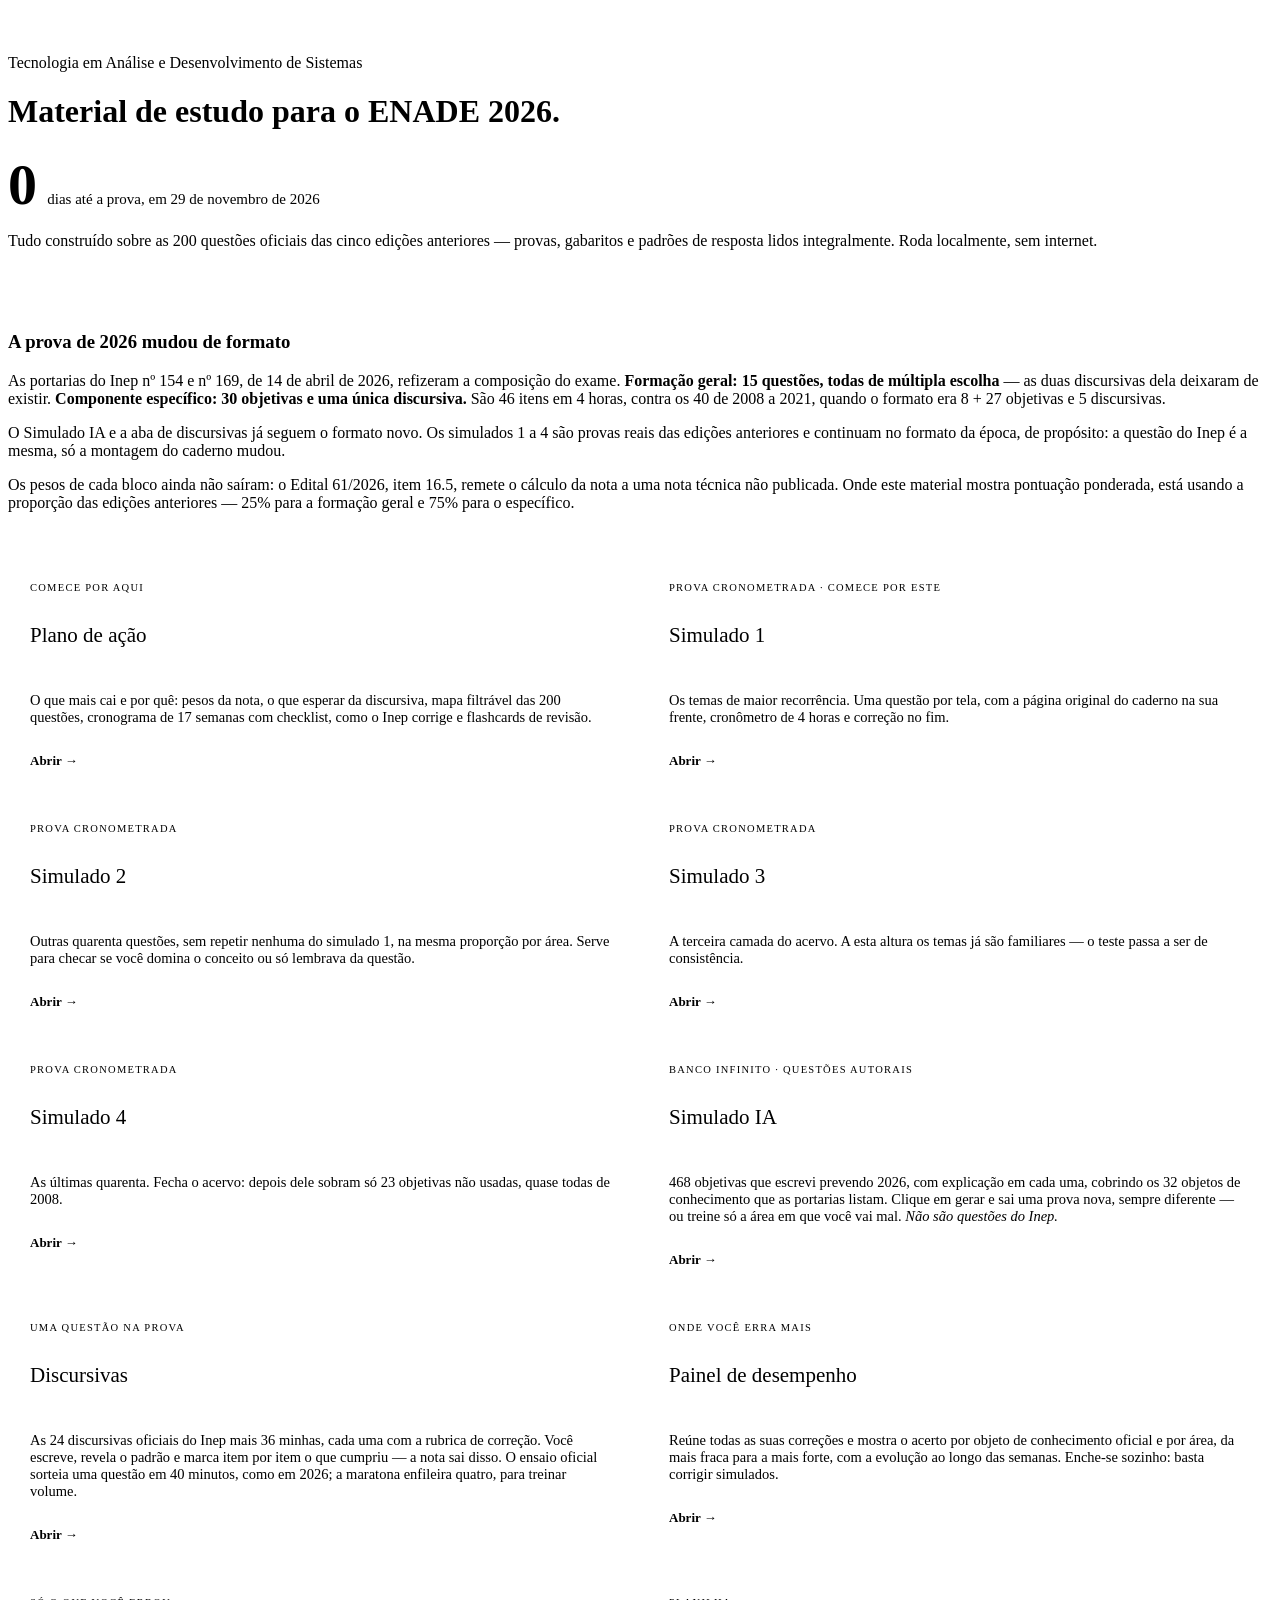
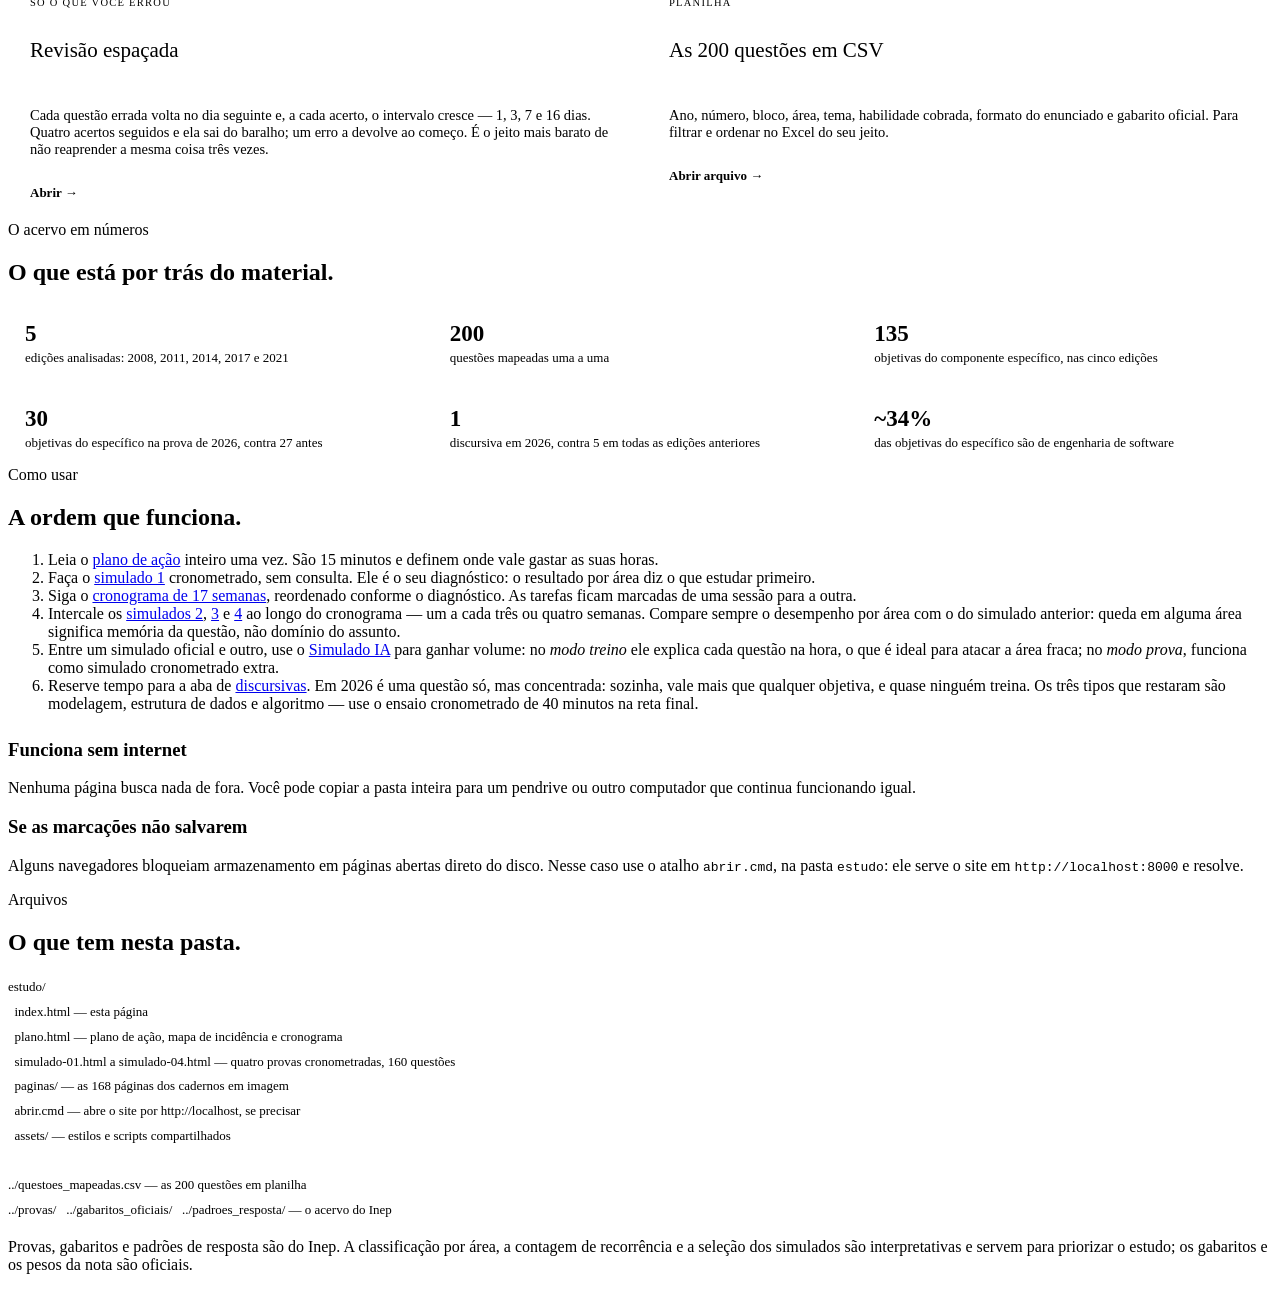
==== estudo/index.html @ 32b9cf4c "Adiciona estudo/index.html" ====
<!doctype html>
<html lang="pt-BR">
<head>
<meta charset="utf-8" />
<meta name="viewport" content="width=device-width, initial-scale=1" />
<title>ENADE 2026 TADS — material de estudo</title>
<link rel="stylesheet" href="assets/base.css" />
<script>window.PAGINA = "index";</script>
<script src="assets/nav.js"></script>
<style>
  .hero { padding: 46px 0 20px; }
  .contagem {
    display: flex; align-items: baseline; gap: 12px; flex-wrap: wrap;
    margin: 26px 0 6px;
  }
  .contagem b {
    font-family: var(--font-data); font-size: clamp(40px, 9vw, 58px); font-weight: 700;
    color: var(--accent); font-variant-numeric: tabular-nums; letter-spacing: -.03em; line-height: 1;
  }
  .contagem span { font-size: 15px; color: var(--muted); }

  .grelha { display: grid; gap: 14px; grid-template-columns: 1fr; margin-top: 8px; }
  @media (min-width: 780px) { .grelha { grid-template-columns: 1fr 1fr; } }

  a.painel {
    display: flex; flex-direction: column; gap: 9px; text-decoration: none; color: inherit;
    background: var(--surface); border: 1px solid var(--rule); border-left: 3px solid var(--accent);
    border-radius: var(--r); padding: 20px 22px;
    transition: border-color .15s ease, transform .15s ease;
  }
  a.painel:hover { border-color: var(--accent); transform: translateY(-1px); }
  a.painel .k {
    font-family: var(--font-data); font-size: 10.5px; letter-spacing: .12em;
    text-transform: uppercase; color: var(--muted);
  }
  a.painel h3 { font-family: var(--font-display); font-size: 21px; font-weight: 400; }
  a.painel p { font-size: 14.5px; color: var(--ink-2); }
  a.painel .seta { font-family: var(--font-data); font-size: 13px; color: var(--accent); font-weight: 700; margin-top: 3px; }

  .fichas { display: grid; gap: 10px; grid-template-columns: 1fr; margin-top: 6px; }
  @media (min-width: 700px) { .fichas { grid-template-columns: repeat(3, 1fr); } }
  .ficha {
    background: var(--surface); border: 1px solid var(--rule); border-radius: var(--r);
    padding: 15px 17px; display: flex; flex-direction: column; gap: 3px;
  }
  .ficha b { font-family: var(--font-data); font-size: 23px; font-weight: 700; color: var(--accent); font-variant-numeric: tabular-nums; }
  .ficha span { font-size: 13px; color: var(--muted); }

  .arq { font-family: var(--font-data); font-size: 13px; line-height: 1.9; color: var(--ink-2); }
  .arq i { color: var(--muted); font-style: normal; }
</style>
</head>
<body>

<header class="hero">
  <div class="wrap">
    <span class="eyebrow">Tecnologia em Análise e Desenvolvimento de Sistemas</span>
    <h1>Material de estudo para o ENADE 2026.</h1>
    <div class="contagem">
      <b id="dias">—</b>
      <span>dias até a prova, em 29 de novembro de 2026</span>
    </div>
    <p class="lede" style="margin-top:18px">
      Tudo construído sobre as 200 questões oficiais das cinco edições anteriores — provas,
      gabaritos e padrões de resposta lidos integralmente. Roda localmente, sem internet.
    </p>
  </div>
</header>

<section style="border-top:none; padding-top:26px">
  <div class="wrap">
    <div class="card key">
      <h3>A prova de 2026 mudou de formato</h3>
      <p>As portarias do Inep nº 154 e nº 169, de 14 de abril de 2026, refizeram a composição do
        exame. <strong>Formação geral: 15 questões, todas de múltipla escolha</strong> — as duas
        discursivas dela deixaram de existir. <strong>Componente específico: 30 objetivas e uma
        única discursiva.</strong> São 46 itens em 4 horas, contra os 40 de 2008 a 2021, quando o
        formato era 8 + 27 objetivas e 5 discursivas.</p>
      <p>O Simulado IA e a aba de discursivas já seguem o formato novo. Os simulados 1 a 4 são
        provas reais das edições anteriores e continuam no formato da época, de propósito: a
        questão do Inep é a mesma, só a montagem do caderno mudou.</p>
      <p class="fine">Os pesos de cada bloco ainda não saíram: o Edital 61/2026, item 16.5, remete o
        cálculo da nota a uma nota técnica não publicada. Onde este material mostra pontuação
        ponderada, está usando a proporção das edições anteriores — 25% para a formação geral e
        75% para o específico.</p>
    </div>
  </div>
</section>

<section style="border-top:none; padding-top:26px">
  <div class="wrap">
    <div class="grelha">
      <a class="painel" href="plano.html">
        <span class="k">Comece por aqui</span>
        <h3>Plano de ação</h3>
        <p>O que mais cai e por quê: pesos da nota, o que esperar da discursiva, mapa filtrável
          das 200 questões, cronograma de 17 semanas com checklist, como o Inep corrige e
          flashcards de revisão.</p>
        <span class="seta">Abrir →</span>
      </a>
      <a class="painel" href="simulado-01.html">
        <span class="k">Prova cronometrada · comece por este</span>
        <h3>Simulado 1</h3>
        <p>Os temas de maior recorrência. Uma questão por tela, com a página original do caderno
          na sua frente, cronômetro de 4 horas e correção no fim.</p>
        <span class="seta">Abrir →</span>
      </a>
      <a class="painel" href="simulado-02.html">
        <span class="k">Prova cronometrada</span>
        <h3>Simulado 2</h3>
        <p>Outras quarenta questões, sem repetir nenhuma do simulado 1, na mesma proporção por
          área. Serve para checar se você domina o conceito ou só lembrava da questão.</p>
        <span class="seta">Abrir →</span>
      </a>
      <a class="painel" href="simulado-03.html">
        <span class="k">Prova cronometrada</span>
        <h3>Simulado 3</h3>
        <p>A terceira camada do acervo. A esta altura os temas já são familiares — o teste passa a
          ser de consistência.</p>
        <span class="seta">Abrir →</span>
      </a>
      <a class="painel" href="simulado-04.html">
        <span class="k">Prova cronometrada</span>
        <h3>Simulado 4</h3>
        <p>As últimas quarenta. Fecha o acervo: depois dele sobram só 23 objetivas não usadas,
          quase todas de 2008.</p>
        <span class="seta">Abrir →</span>
      </a>
      <a class="painel" href="simulado-ia.html">
        <span class="k">Banco infinito · questões autorais</span>
        <h3>Simulado IA</h3>
        <p>468 objetivas que escrevi prevendo 2026, com explicação em cada uma, cobrindo os 32
          objetos de conhecimento que as portarias listam. Clique em gerar e
          sai uma prova nova, sempre diferente — ou treine só a área em que você vai mal.
          <em>Não são questões do Inep.</em></p>
        <span class="seta">Abrir →</span>
      </a>
      <a class="painel" href="discursivas.html">
        <span class="k">Uma questão na prova</span>
        <h3>Discursivas</h3>
        <p>As 24 discursivas oficiais do Inep mais 36 minhas, cada uma com a rubrica de correção.
          Você escreve, revela o padrão e marca item por item o que cumpriu — a nota sai disso.
          O ensaio oficial sorteia uma questão em 40 minutos, como em 2026; a maratona enfileira
          quatro, para treinar volume.</p>
        <span class="seta">Abrir →</span>
      </a>
      <a class="painel" href="painel.html">
        <span class="k">Onde você erra mais</span>
        <h3>Painel de desempenho</h3>
        <p>Reúne todas as suas correções e mostra o acerto por objeto de conhecimento oficial e
          por área, da mais fraca para a mais forte, com a evolução ao longo das semanas. Enche-se
          sozinho: basta corrigir simulados.</p>
        <span class="seta">Abrir →</span>
      </a>
      <a class="painel" href="revisao.html">
        <span class="k">Só o que você errou</span>
        <h3>Revisão espaçada</h3>
        <p>Cada questão errada volta no dia seguinte e, a cada acerto, o intervalo cresce — 1, 3,
          7 e 16 dias. Quatro acertos seguidos e ela sai do baralho; um erro a devolve ao começo.
          É o jeito mais barato de não reaprender a mesma coisa três vezes.</p>
        <span class="seta">Abrir →</span>
      </a>
      <a class="painel" href="../questoes_mapeadas.csv">
        <span class="k">Planilha</span>
        <h3>As 200 questões em CSV</h3>
        <p>Ano, número, bloco, área, tema, habilidade cobrada, formato do enunciado e gabarito
          oficial. Para filtrar e ordenar no Excel do seu jeito.</p>
        <span class="seta">Abrir arquivo →</span>
      </a>
    </div>
  </div>
</section>

<section>
  <div class="wrap">
    <div class="head">
      <span class="eyebrow">O acervo em números</span>
      <h2>O que está por trás do material.</h2>
    </div>
    <div class="fichas">
      <div class="ficha"><b>5</b><span>edições analisadas: 2008, 2011, 2014, 2017 e 2021</span></div>
      <div class="ficha"><b>200</b><span>questões mapeadas uma a uma</span></div>
      <div class="ficha"><b>135</b><span>objetivas do componente específico, nas cinco edições</span></div>
      <div class="ficha"><b>30</b><span>objetivas do específico na prova de 2026, contra 27 antes</span></div>
      <div class="ficha"><b>1</b><span>discursiva em 2026, contra 5 em todas as edições anteriores</span></div>
      <div class="ficha"><b>~34%</b><span>das objetivas do específico são de engenharia de software</span></div>
    </div>
  </div>
</section>

<section>
  <div class="wrap">
    <div class="head">
      <span class="eyebrow">Como usar</span>
      <h2>A ordem que funciona.</h2>
    </div>
    <ol class="num">
      <li>Leia o <a href="plano.html#peso">plano de ação</a> inteiro uma vez. São 15 minutos e
        definem onde vale gastar as suas horas.</li>
      <li>Faça o <a href="simulado-01.html">simulado 1</a> cronometrado, sem consulta. Ele é o seu
        diagnóstico: o resultado por área diz o que estudar primeiro.</li>
      <li>Siga o <a href="plano.html#plano">cronograma de 17 semanas</a>, reordenado conforme o
        diagnóstico. As tarefas ficam marcadas de uma sessão para a outra.</li>
      <li>Intercale os <a href="simulado-02.html">simulados 2</a>,
        <a href="simulado-03.html">3</a> e <a href="simulado-04.html">4</a> ao longo do cronograma —
        um a cada três ou quatro semanas. Compare sempre o desempenho por área com o do simulado
        anterior: queda em alguma área significa memória da questão, não domínio do assunto.</li>
      <li>Entre um simulado oficial e outro, use o <a href="simulado-ia.html">Simulado IA</a> para
        ganhar volume: no <em>modo treino</em> ele explica cada questão na hora, o que é ideal para
        atacar a área fraca; no <em>modo prova</em>, funciona como simulado cronometrado extra.</li>
      <li>Reserve tempo para a aba de <a href="discursivas.html">discursivas</a>. Em 2026 é uma
        questão só, mas concentrada: sozinha, vale mais que qualquer objetiva, e quase ninguém
        treina. Os três tipos que restaram são modelagem, estrutura de dados e algoritmo — use o
        ensaio cronometrado de 40 minutos na reta final.</li>
    </ol>

    <div class="cards c2" style="margin-top:26px">
      <div class="card key">
        <h3>Funciona sem internet</h3>
        <p>Nenhuma página busca nada de fora. Você pode copiar a pasta inteira para um pendrive
          ou outro computador que continua funcionando igual.</p>
      </div>
      <div class="card flag">
        <h3>Se as marcações não salvarem</h3>
        <p>Alguns navegadores bloqueiam armazenamento em páginas abertas direto do disco.
          Nesse caso use o atalho <code>abrir.cmd</code>, na pasta <code>estudo</code>: ele serve
          o site em <code>http://localhost:8000</code> e resolve.</p>
      </div>
    </div>
  </div>
</section>

<section>
  <div class="wrap">
    <div class="head">
      <span class="eyebrow">Arquivos</span>
      <h2>O que tem nesta pasta.</h2>
    </div>
    <p class="arq">
      estudo/<br />
      &nbsp;&nbsp;index.html <i>— esta página</i><br />
      &nbsp;&nbsp;plano.html <i>— plano de ação, mapa de incidência e cronograma</i><br />
      &nbsp;&nbsp;simulado-01.html a simulado-04.html <i>— quatro provas cronometradas, 160 questões</i><br />
      &nbsp;&nbsp;paginas/ <i>— as 168 páginas dos cadernos em imagem</i><br />
      &nbsp;&nbsp;abrir.cmd <i>— abre o site por http://localhost, se precisar</i><br />
      &nbsp;&nbsp;assets/ <i>— estilos e scripts compartilhados</i><br />
      <br />
      ../questoes_mapeadas.csv <i>— as 200 questões em planilha</i><br />
      ../provas/ &nbsp; ../gabaritos_oficiais/ &nbsp; ../padroes_resposta/ <i>— o acervo do Inep</i>
    </p>
  </div>
</section>

<footer>
  <div class="wrap">
    <p>Provas, gabaritos e padrões de resposta são do Inep. A classificação por área, a contagem
      de recorrência e a seleção dos simulados são interpretativas e servem para priorizar o estudo;
      os gabaritos e os pesos da nota são oficiais.</p>
  </div>
</footer>

<script>
(function () {
  var alvo = new Date(2026, 10, 29);
  var hoje = new Date(); hoje.setHours(0, 0, 0, 0);
  document.getElementById("dias").textContent = Math.max(0, Math.round((alvo - hoje) / 86400000));
})();
</script>
</body>
</html>
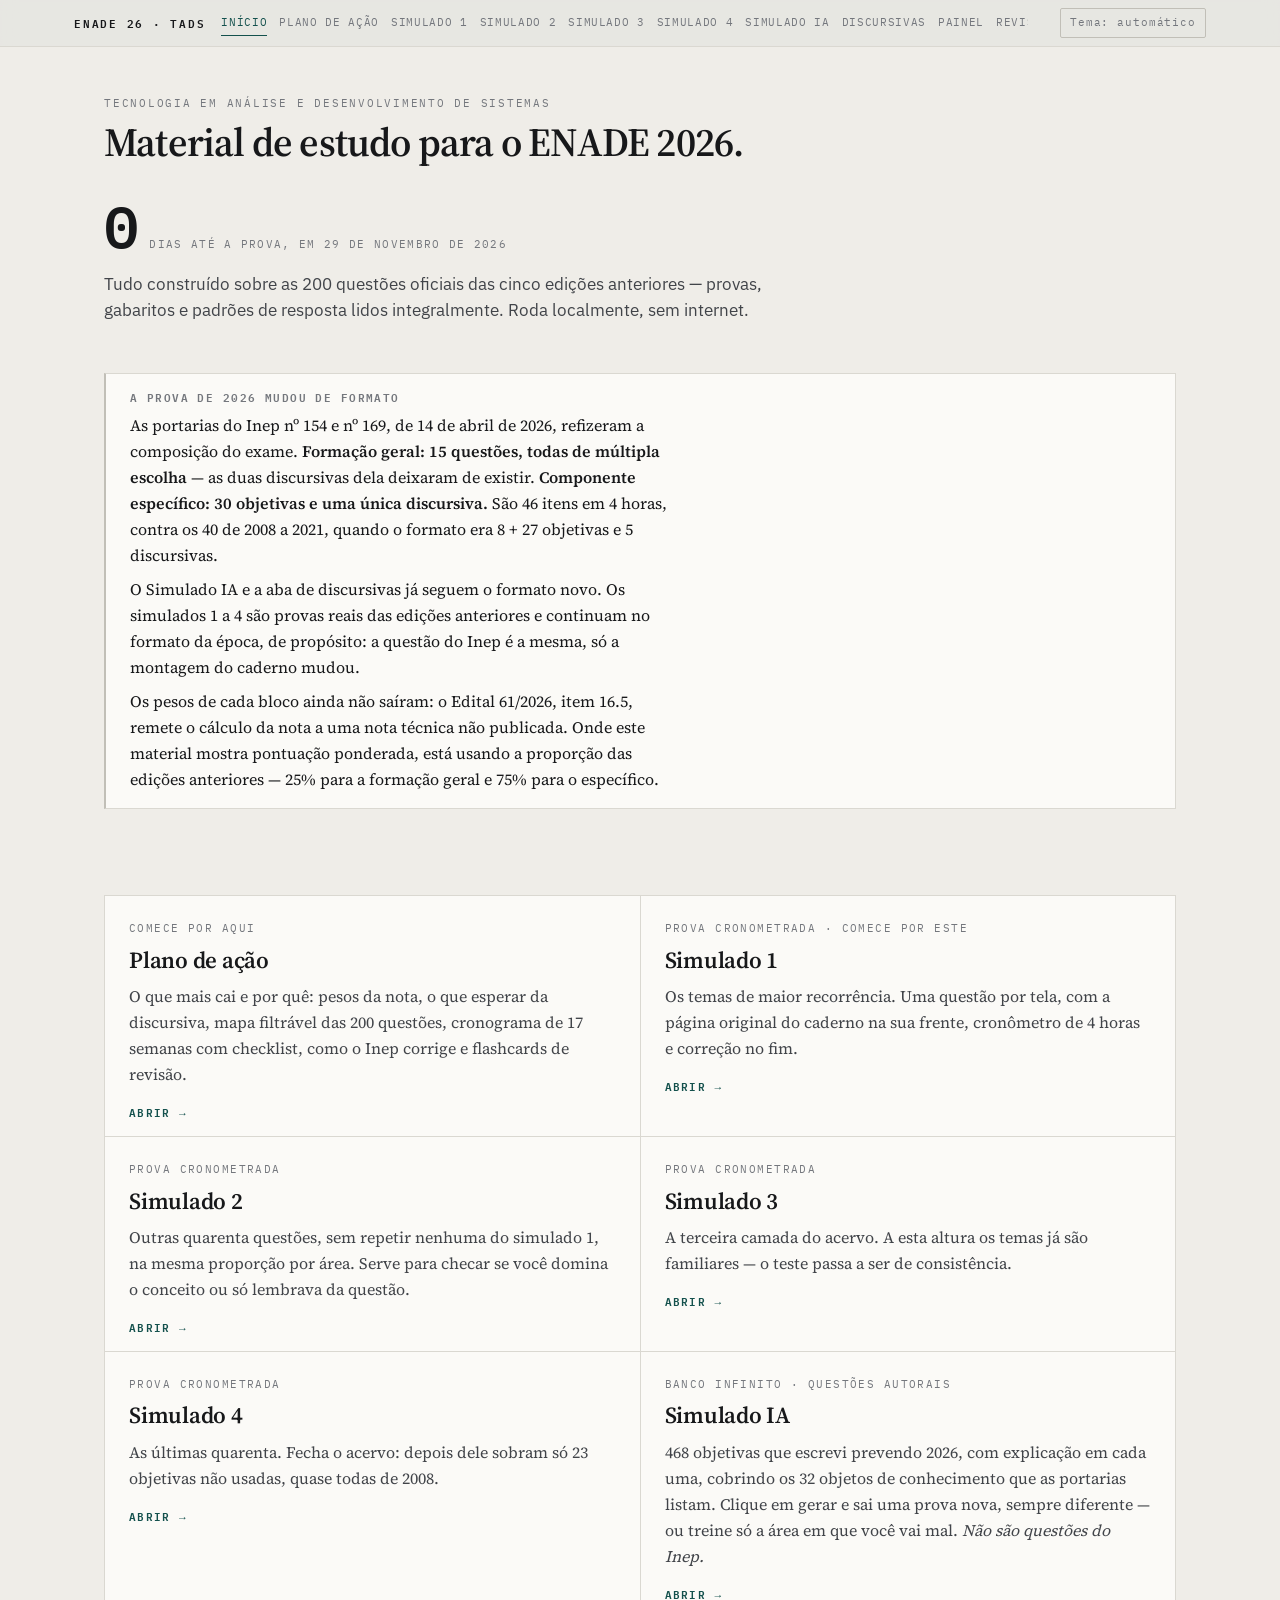
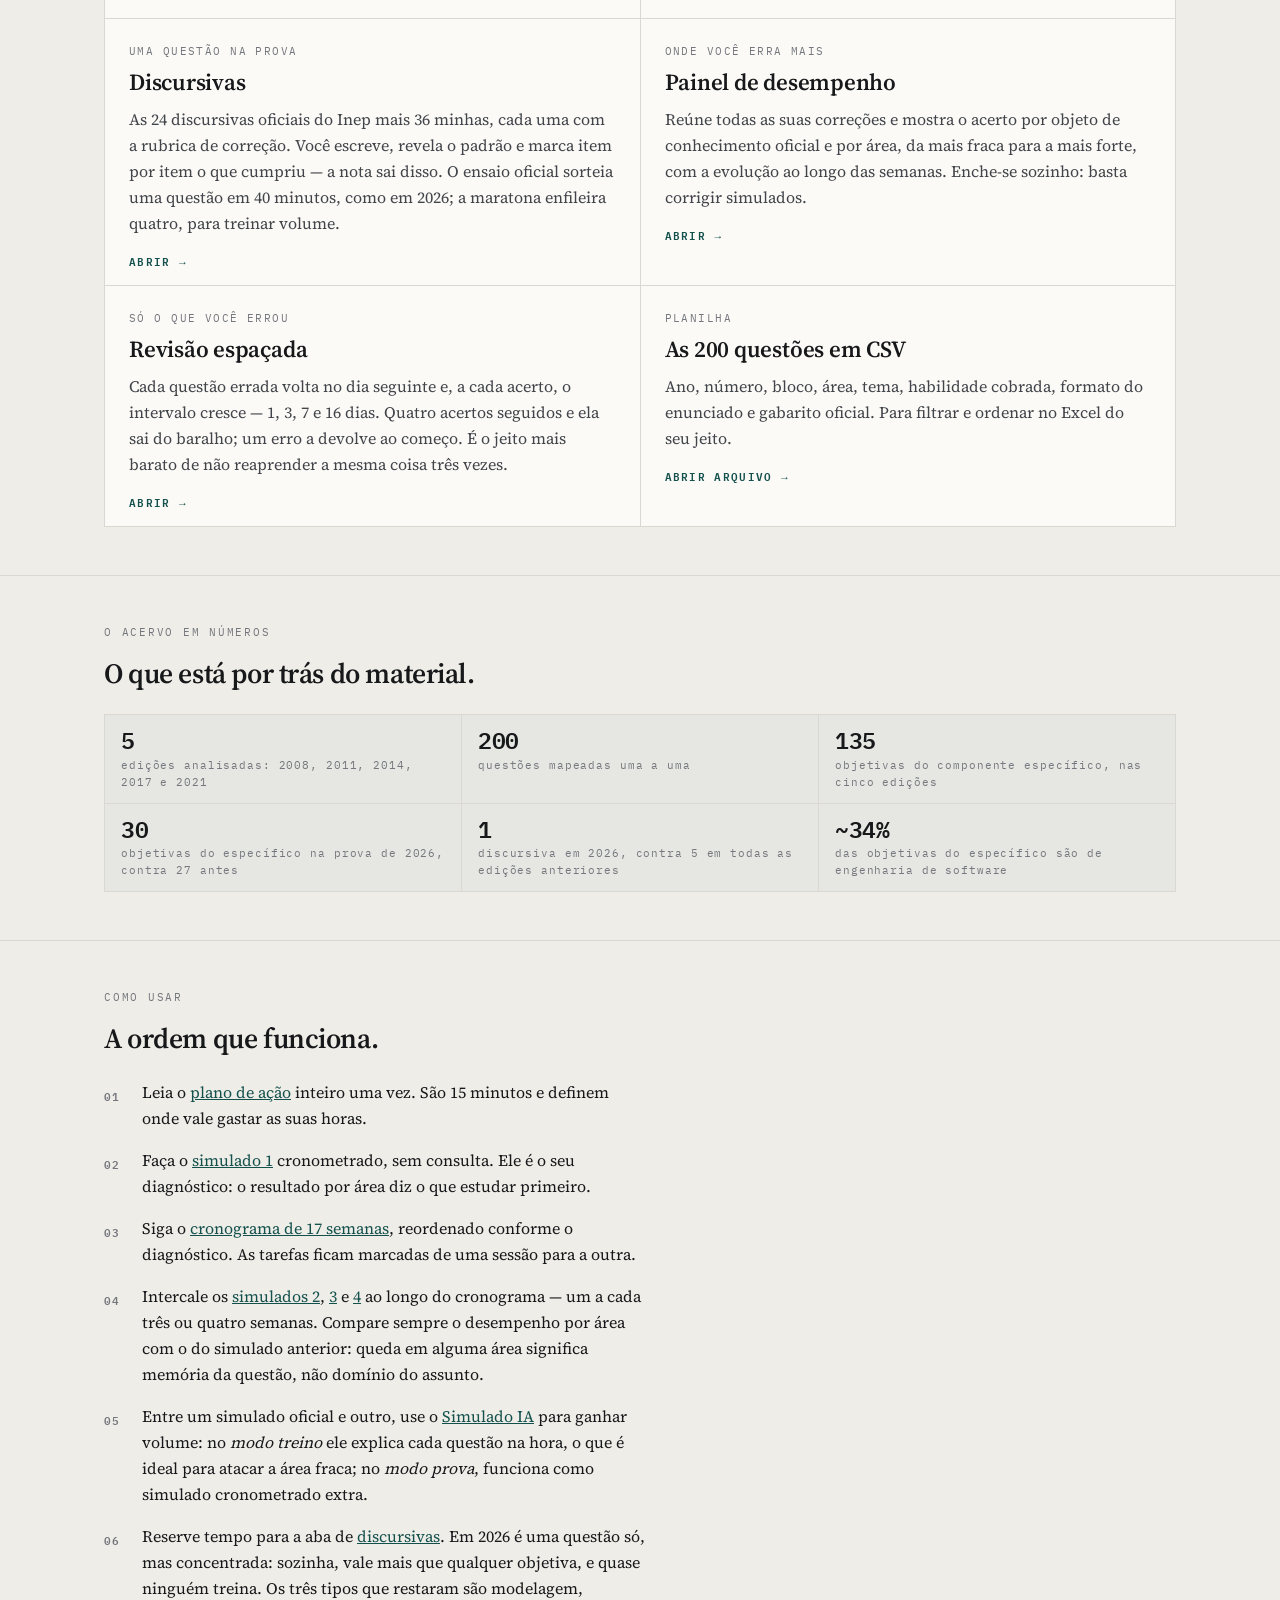
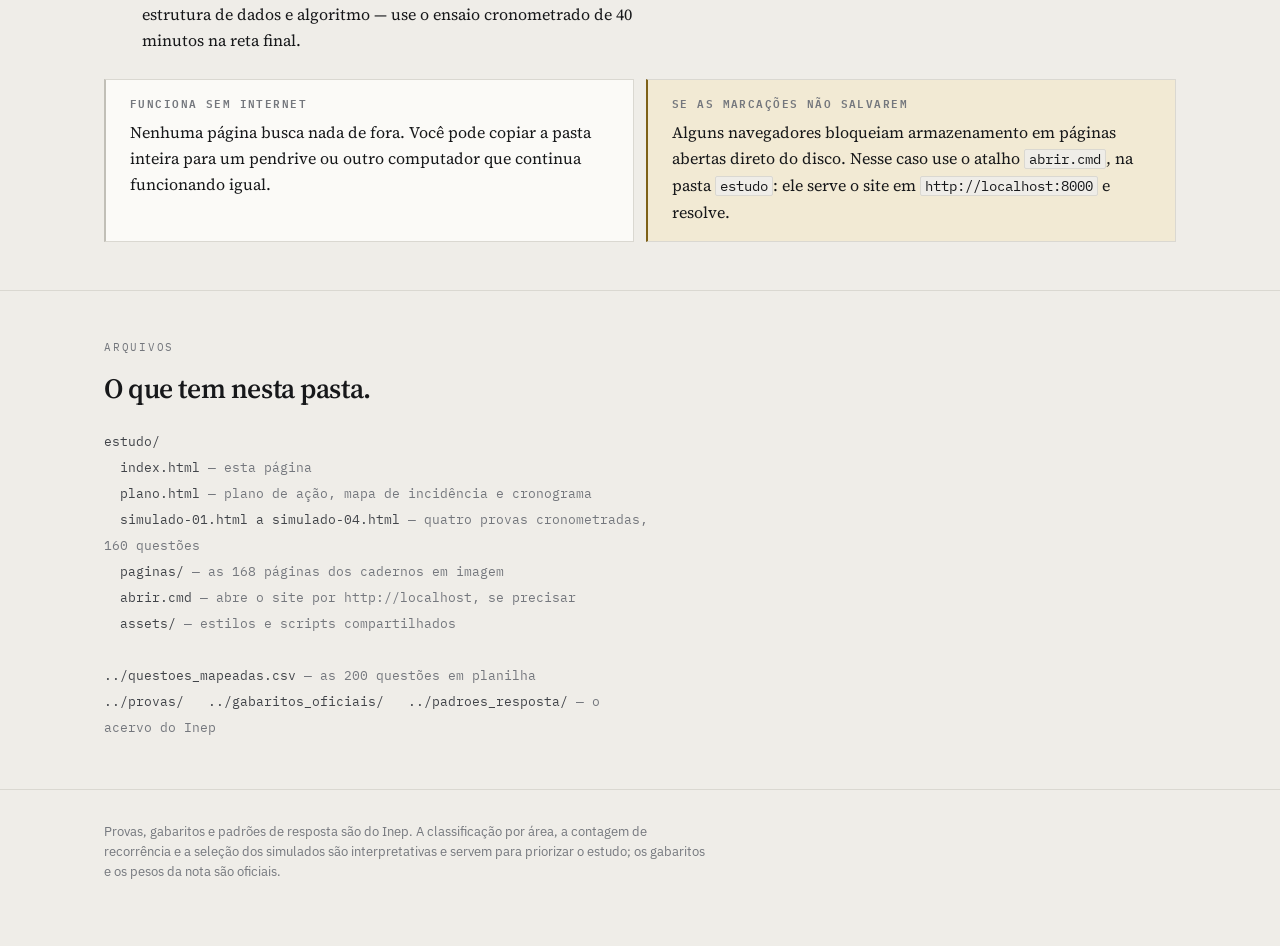
==== commit d9af3ae3: "Dois registros: um sistema de design para as onze telas O visual era disciplinado e genérico. A tipo" ====
--- a/estudo/index.html
+++ b/estudo/index.html
@@ -1,53 +1,92 @@
 <!doctype html>
+<!--
+  DESIGN — o contrato desta tela.
+
+  O sistema está em assets/base-v2.css e o raciocínio inteiro está comentado lá.
+  Em uma linha: dois registros — leitura é serifa sem cromia, instrumento é
+  monoespaçado denso e só ele carrega cor — e a lei da cor, que reserva o acento
+  ao que se clica, a cor de estado ao que aconteceu, e deixa todo o resto cinza.
+  O tema tem três estados (auto | claro | escuro) e nav.js os escreve em
+  data-theme antes de o <body> existir. As fontes estão em assets/fontes/:
+  nada sai para a internet, aqui nem em lugar nenhum do material.
+
+  O ?v= nos links de CSS existe para o navegador não servir a folha antiga do
+  cache. Mudou o CSS, suba o número — em todas as telas, senão elas divergem.
+
+  Específico do início:
+
+  • Nenhuma classe daqui vem de JavaScript. O HTML desta página é estático, e
+    esta é a única tela do material em que renomear uma classe é seguro.
+  • A contagem regressiva é fato, não ação: fica em --tinta, nunca em --acento.
+    Número grande já chama atenção sozinho; pintá-lo de acento faria o acento
+    significar "olhe" em vez de "clique", e aí ele não significa mais nada.
+  • As portas de entrada (a.painel) são chapas separadas por filete de 1 px, não
+    cartões com sombra e salto no hover. O que muda ao passar o mouse é o fundo.
+    A seta "Abrir →" é a única coisa em acento na grade toda — é o que se clica.
+  • Esta tela não carrega simulado-v2.css. Só existe o que está em base-v2.css
+    e no <style> logo abaixo.
+-->
 <html lang="pt-BR">
 <head>
 <meta charset="utf-8" />
 <meta name="viewport" content="width=device-width, initial-scale=1" />
 <title>ENADE 2026 TADS — material de estudo</title>
-<link rel="stylesheet" href="assets/base.css" />
+<link rel="stylesheet" href="assets/base-v2.css?v=2" />
 <script>window.PAGINA = "index";</script>
 <script src="assets/nav.js"></script>
 <style>
-  .hero { padding: 46px 0 20px; }
-  .contagem {
-    display: flex; align-items: baseline; gap: 12px; flex-wrap: wrap;
-    margin: 26px 0 6px;
-  }
+  .hero { padding: var(--e7) 0 var(--e5); }
+
+  /* A contagem regressiva é o dado da capa. Fica em tinta, não em acento: não é
+     um botão, é um fato — e a lei da cor reserva o acento ao que se clica. */
+  .contagem { display: flex; align-items: baseline; gap: var(--e3); flex-wrap: wrap; margin: var(--e6) 0 var(--e1); }
   .contagem b {
-    font-family: var(--font-data); font-size: clamp(40px, 9vw, 58px); font-weight: 700;
-    color: var(--accent); font-variant-numeric: tabular-nums; letter-spacing: -.03em; line-height: 1;
-  }
-  .contagem span { font-size: 15px; color: var(--muted); }
-
-  .grelha { display: grid; gap: 14px; grid-template-columns: 1fr; margin-top: 8px; }
+    font-family: var(--f-dado); font-size: clamp(40px, 9vw, 58px); font-weight: 600;
+    color: var(--tinta); font-variant-numeric: tabular-nums; letter-spacing: -.03em; line-height: 1;
+  }
+  .contagem span {
+    font-family: var(--f-dado); font-size: var(--t-11); letter-spacing: .12em;
+    text-transform: uppercase; color: var(--tenue);
+  }
+
+  .grelha { display: grid; gap: 1px; grid-template-columns: 1fr; margin-top: var(--e3);
+            background: var(--filete); border: 1px solid var(--filete); }
   @media (min-width: 780px) { .grelha { grid-template-columns: 1fr 1fr; } }
 
+  /* Cada porta de entrada é uma chapa. Sem borda colorida, sem elevação, sem
+     salto no hover: o que muda é o fundo, e a seta é a única coisa em acento —
+     porque é a única que diz "isto se clica". */
   a.painel {
-    display: flex; flex-direction: column; gap: 9px; text-decoration: none; color: inherit;
-    background: var(--surface); border: 1px solid var(--rule); border-left: 3px solid var(--accent);
-    border-radius: var(--r); padding: 20px 22px;
-    transition: border-color .15s ease, transform .15s ease;
-  }
-  a.painel:hover { border-color: var(--accent); transform: translateY(-1px); }
+    display: flex; flex-direction: column; gap: var(--e2); text-decoration: none; color: inherit;
+    background: var(--leitura); padding: var(--e5) var(--e5) var(--e4);
+    transition: background .15s ease;
+  }
+  a.painel:hover { background: var(--papel); }
   a.painel .k {
-    font-family: var(--font-data); font-size: 10.5px; letter-spacing: .12em;
-    text-transform: uppercase; color: var(--muted);
-  }
-  a.painel h3 { font-family: var(--font-display); font-size: 21px; font-weight: 400; }
-  a.painel p { font-size: 14.5px; color: var(--ink-2); }
-  a.painel .seta { font-family: var(--font-data); font-size: 13px; color: var(--accent); font-weight: 700; margin-top: 3px; }
-
-  .fichas { display: grid; gap: 10px; grid-template-columns: 1fr; margin-top: 6px; }
+    font-family: var(--f-dado); font-size: var(--t-11); letter-spacing: .13em;
+    text-transform: uppercase; color: var(--tenue);
+  }
+  a.painel h3 { font-family: var(--f-ler); font-size: var(--t-23); font-weight: 600; letter-spacing: -.01em; }
+  a.painel p { font-family: var(--f-ler); font-size: 16px; line-height: 26px; color: var(--tinta-2); }
+  a.painel .seta {
+    font-family: var(--f-dado); font-size: var(--t-11); letter-spacing: .12em;
+    text-transform: uppercase; color: var(--acento); font-weight: 600; margin-top: var(--e2);
+  }
+
+  .fichas {
+    display: grid; gap: 1px; grid-template-columns: 1fr; margin-top: var(--e2);
+    background: var(--filete); border: 1px solid var(--filete);
+  }
   @media (min-width: 700px) { .fichas { grid-template-columns: repeat(3, 1fr); } }
-  .ficha {
-    background: var(--surface); border: 1px solid var(--rule); border-radius: var(--r);
-    padding: 15px 17px; display: flex; flex-direction: column; gap: 3px;
-  }
-  .ficha b { font-family: var(--font-data); font-size: 23px; font-weight: 700; color: var(--accent); font-variant-numeric: tabular-nums; }
-  .ficha span { font-size: 13px; color: var(--muted); }
-
-  .arq { font-family: var(--font-data); font-size: 13px; line-height: 1.9; color: var(--ink-2); }
-  .arq i { color: var(--muted); font-style: normal; }
+  .ficha { background: var(--instr); padding: var(--e3) var(--e4); display: flex; flex-direction: column; gap: var(--e1); }
+  .ficha b {
+    font-family: var(--f-dado); font-size: var(--t-23); font-weight: 600; color: var(--tinta);
+    font-variant-numeric: tabular-nums; letter-spacing: -.02em; line-height: 1.1;
+  }
+  .ficha span { font-family: var(--f-dado); font-size: var(--t-11); letter-spacing: .08em; color: var(--tenue); }
+
+  .arq { font-family: var(--f-dado); font-size: var(--t-13); line-height: 2; color: var(--tinta-2); }
+  .arq i { color: var(--tenue); font-style: normal; }
 </style>
 </head>
 <body>
--- a/estudo/assets/base-v2.css
+++ b/estudo/assets/base-v2.css
@@ -0,0 +1,392 @@
+/* ENADE 2026 TADS — camada de base, versão 2
+   Direção: dois registros. Leitura é editorial e sem cor; instrumento é denso,
+   monoespaçado e só ele carrega cor. Nada aqui depende de internet.
+
+   Regra única da cor, obedecida por todo o arquivo:
+     acento  = existe algo acionável ali (link, botão, alternativa marcada). Nada mais.
+     estado  = algo aconteceu (acerto, erro, atenção, pendente). Nunca decorativo.
+     neutro  = todo o resto, inclusive cartão, filete e número que não é resultado.
+   Se um elemento não é acionável e não relata estado, ele é cinza. Sem exceção.
+
+   Carregado por: simulado-01..04, simulado-ia, revisao e amostra-design.
+   As demais páginas seguem em base.css, que não foi tocado. */
+
+/* ---------- fontes auto-hospedadas ---------- */
+@font-face {
+  font-family: 'Source Serif 4'; font-style: normal; font-weight: 400 700;
+  font-display: swap; src: url(fontes/source-serif-4-var-latin.woff2) format('woff2');
+}
+@font-face {
+  font-family: 'IBM Plex Sans VF'; font-style: normal; font-weight: 100 700;
+  font-display: swap; src: url(fontes/ibm-plex-sans-var-latin.woff2) format('woff2');
+}
+@font-face {
+  font-family: 'IBM Plex Mono'; font-style: normal; font-weight: 400;
+  font-display: swap; src: url(fontes/ibm-plex-mono-400-latin.woff2) format('woff2');
+}
+@font-face {
+  font-family: 'IBM Plex Mono'; font-style: normal; font-weight: 600;
+  font-display: swap; src: url(fontes/ibm-plex-mono-600-latin.woff2) format('woff2');
+}
+
+:root {
+  /* fallbacks escolhidos, não herdados: Sitka Text é do Matthew Carter, desenhada
+     para leitura em tela, e vem no Windows desde o 8. Constantia é a segunda opção. */
+  --f-ler:   'Source Serif 4', 'Sitka Text', Constantia, Cambria, Georgia, serif;
+  --f-ui:    'IBM Plex Sans VF', 'Segoe UI Variable Text', 'Segoe UI', system-ui, sans-serif;
+  --f-dado:  'IBM Plex Mono', 'Cascadia Mono', Consolas, ui-monospace, monospace;
+
+  /* escala modular, razão 1.2 a partir de 16 */
+  --t-11: 11px; --t-13: 13px; --t-16: 16px; --t-19: 19px;
+  --t-23: 23px; --t-28: 28px; --t-33: 33px; --t-40: 40px;
+  /* corpo de leitura é óptico, fora da escala de propósito: 18/30 no serif */
+  --t-ler: 18px; --lh-ler: 30px;
+
+  /* ritmo vertical de 4px */
+  --e1: 4px; --e2: 8px; --e3: 12px; --e4: 16px;
+  --e5: 24px; --e6: 32px; --e7: 48px; --e8: 64px;
+
+  --larg-pag: 1120px;  /* largura da .wrap; body.simulado estreita para 980 */
+  --larg-ler: 720px;   /* ~68ch no corpo de leitura */
+  --marg: 104px;       /* coluna de marginália */
+  --r: 2px;            /* raio quase nulo: papel e chapa não têm canto redondo */
+}
+
+/* ---------- neutros: papel morno na clara, grafite frio na escura ---------- */
+:root, :root[data-theme="light"] {
+  color-scheme: light;
+  --papel:   #EFEDE8;  /* fundo geral */
+  --leitura: #FBFAF7;  /* prancha de leitura, mais clara que o fundo */
+  --instr:   #E6E6E2;  /* faixa de instrumento, mais fria e mais escura */
+  --tinta:   #17181A; --tinta-2: #414449; --tenue: #74777D;
+  --filete:  #DAD8D1; --filete-2: #C1BFB7;
+  --pauta:   rgba(23,24,26,.030);   /* pautado do papel */
+  --malha:   rgba(23,24,26,.05);    /* quadriculado do instrumento */
+  --matte:   #BFBCB4;               /* fosco em volta da digitalização */
+
+  --acento: #14514D; --acento-2: #1D726C; --acento-in: #FFFFFF; --acento-lav: #DDE9E7;
+  --acerto: #2F6B3C; --acerto-lav: #E0EDE1;
+  --erro:   #A33C25; --erro-lav:   #F5E4DE;
+  --alerta: #7E6118; --alerta-lav: #F2EAD4;
+  /* rampa sequencial: magnitude, uma cor só do claro ao escuro */
+  --calor-1:#E2E0DA; --calor-2:#BACFCB; --calor-3:#84AFA9; --calor-4:#3F827B; --calor-5:#14514D;
+  /* séries de gráfico: identidade, não magnitude. Ver a nota no fim do arquivo. */
+  --serie-1:#008C80; --serie-2:#3A55CC; --serie-3:#BE6A0A; --serie-4:#414449;
+}
+:root[data-theme="dark"] {
+  color-scheme: dark;
+  --papel:   #121316;
+  --leitura: #191A1E;
+  --instr:   #0C0D0F;
+  --tinta:   #E8E6E1; --tinta-2: #B2B0AA; --tenue: #7C7F85;
+  --filete:  #292B30; --filete-2: #3A3D44;
+  --pauta:   rgba(232,230,225,.038);
+  --malha:   rgba(232,230,225,.045);
+  --matte:   #08090A;
+
+  --acento: #6FBFB6; --acento-2: #8FD3CB; --acento-in: #0C1414; --acento-lav: #17302E;
+  --acerto: #7FB683; --acerto-lav: #17251A;
+  --erro:   #E08A6E; --erro-lav:   #2E1D17;
+  --alerta: #D6B25E; --alerta-lav: #2B2415;
+  --calor-1:#22252A; --calor-2:#2E4B47; --calor-3:#3F6E67; --calor-4:#54968D; --calor-5:#8FD3CB;
+  --serie-1:#1E9C8E; --serie-2:#6E82DC; --serie-3:#C0821F; --serie-4:#B2B0AA;
+}
+@media (prefers-color-scheme: dark) {
+  :root:not([data-theme="light"]) {
+    color-scheme: dark;
+    --papel:#121316; --leitura:#191A1E; --instr:#0C0D0F;
+    --tinta:#E8E6E1; --tinta-2:#B2B0AA; --tenue:#7C7F85;
+    --filete:#292B30; --filete-2:#3A3D44;
+    --pauta:rgba(232,230,225,.038); --malha:rgba(232,230,225,.045); --matte:#08090A;
+    --acento:#6FBFB6; --acento-2:#8FD3CB; --acento-in:#0C1414; --acento-lav:#17302E;
+    --acerto:#7FB683; --acerto-lav:#17251A;
+    --erro:#E08A6E; --erro-lav:#2E1D17;
+    --alerta:#D6B25E; --alerta-lav:#2B2415;
+    --calor-1:#22252A; --calor-2:#2E4B47; --calor-3:#3F6E67; --calor-4:#54968D; --calor-5:#8FD3CB;
+    --serie-1:#1E9C8E; --serie-2:#6E82DC; --serie-3:#C0821F; --serie-4:#B2B0AA;
+  }
+}
+
+/* ---------- reset ---------- */
+*, *::before, *::after { box-sizing: border-box; }
+html { -webkit-text-size-adjust: 100%; }
+body {
+  margin: 0; background: var(--papel); color: var(--tinta);
+  font-family: var(--f-ui); font-size: var(--t-16); line-height: 1.55;
+  font-optical-sizing: auto;
+}
+img { max-width: 100%; height: auto; display: block; }
+button, input, select, textarea { font: inherit; color: inherit; }
+:focus-visible { outline: 2px solid var(--acento); outline-offset: 2px; }
+@media (prefers-reduced-motion: reduce) { * { transition: none !important; animation: none !important; } }
+
+/* A prova é mais estreita que a página inicial: linha curta cansa menos em 4 horas. */
+body.simulado { --larg-pag: 980px; }
+.wrap { width: 100%; max-width: var(--larg-pag); margin: 0 auto; padding: 0 var(--e5); }
+
+/* ---------- tipografia comum ---------- */
+h1, h2, h3, h4 { font-family: var(--f-ler); font-weight: 600; text-wrap: balance; margin: 0; }
+h1 { font-size: clamp(26px, 5vw, var(--t-40)); line-height: 1.1; letter-spacing: -.02em; }
+h2 { font-size: clamp(20px, 3.4vw, var(--t-28)); line-height: 1.18; letter-spacing: -.015em; }
+h3 { font-size: var(--t-19); line-height: 1.3; }
+p  { margin: 0; max-width: 68ch; }
+a  { color: var(--acento); }
+strong { font-weight: 600; color: var(--tinta); }
+code {
+  font-family: var(--f-dado); font-size: .88em;
+  background: var(--papel); border: 1px solid var(--filete);
+  padding: 0 4px; border-radius: var(--r);
+}
+
+.eyebrow {
+  font-family: var(--f-dado); font-size: var(--t-11); letter-spacing: .16em;
+  text-transform: uppercase; color: var(--tenue); display: block; margin-bottom: var(--e2);
+}
+.lede { font-size: 16.5px; color: var(--tinta-2); }
+.fine { font-size: var(--t-13); color: var(--tenue); }
+
+/* ======================================================================
+   REGISTRO DE INSTRUMENTO — mono, denso, frio. Só aqui existe cor.
+   ====================================================================== */
+
+/* A barra vem de nav.js:48-54 e é igual em todas as páginas: os nomes de
+   classe abaixo são os que ele emite, e não podem mudar. */
+nav.top {
+  position: sticky; top: 0; z-index: 60;
+  background: var(--instr); border-bottom: 1px solid var(--filete);
+  /* a barra não acompanha o estreitamento de body.simulado: são dez rotas em
+     caixa alta, e a 980 px a última fica cortada */
+  --larg-pag: 1180px;
+}
+@supports (backdrop-filter: blur(8px)) {
+  nav.top { background: color-mix(in srgb, var(--instr) 90%, transparent); backdrop-filter: blur(8px); }
+}
+nav.top .wrap { display: flex; align-items: center; gap: var(--e4); min-height: 46px; }
+nav.top .brand {
+  font-family: var(--f-dado); font-size: var(--t-11); font-weight: 600;
+  letter-spacing: .16em; text-transform: uppercase; color: var(--tinta);
+  white-space: nowrap; text-decoration: none;
+}
+nav.top .links { display: flex; gap: var(--e3); overflow-x: auto; scrollbar-width: none; }
+nav.top .links::-webkit-scrollbar { display: none; }
+nav.top .links a {
+  font-family: var(--f-dado); font-size: var(--t-11); letter-spacing: .06em;
+  text-transform: uppercase; color: var(--tenue); text-decoration: none;
+  padding: var(--e1) 0; border-bottom: 1px solid transparent; white-space: nowrap;
+}
+nav.top .links a:hover { color: var(--tinta); border-bottom-color: var(--filete-2); }
+nav.top .links a[aria-current="page"] { color: var(--acento); border-bottom-color: var(--acento); }
+nav.top .navsp { flex: 1; }
+
+.tema {
+  font-family: var(--f-dado); font-size: var(--t-11); letter-spacing: .08em;
+  background: transparent; border: 1px solid var(--filete-2); border-radius: var(--r);
+  color: var(--tenue); padding: 5px 9px; cursor: pointer; white-space: nowrap;
+}
+.tema:hover { color: var(--tinta); border-color: var(--tinta-2); }
+
+/* ---------- botões ---------- */
+.btn {
+  font-family: var(--f-dado); font-size: var(--t-11); font-weight: 600;
+  letter-spacing: .1em; text-transform: uppercase; cursor: pointer;
+  background: var(--acento); color: var(--acento-in); border: 1px solid var(--acento);
+  border-radius: var(--r); padding: 8px 14px; white-space: nowrap;
+}
+.btn:hover { background: var(--acento-2); border-color: var(--acento-2); }
+.btn.ghost { background: transparent; color: var(--tinta-2); border-color: var(--filete-2); }
+.btn.ghost:hover { color: var(--tinta); border-color: var(--tinta-2); background: transparent; }
+.btn.grande { font-size: var(--t-13); padding: 12px 22px; }
+.btn.mini { font-size: 10px; padding: 4px 8px; }
+
+/* medidores e trilhos, as primitivas do instrumento */
+.cron {
+  font-family: var(--f-dado); font-size: var(--t-19); font-weight: 600;
+  font-variant-numeric: tabular-nums; letter-spacing: -.01em; color: var(--tinta);
+}
+.trilho { height: 1px; background: var(--filete-2); }
+.trilho > i { display: block; height: 100%; background: var(--acento); }
+.calor { display: flex; height: 10px; }
+.calor i { display: block; }
+.calor i.c1 { background: var(--calor-1); } .calor i.c2 { background: var(--calor-2); }
+.calor i.c3 { background: var(--calor-3); } .calor i.c4 { background: var(--calor-4); }
+.calor i.c5 { background: var(--calor-5); }
+
+/* fundo quadriculado, para as regiões de operar */
+.quadriculado {
+  background:
+    repeating-linear-gradient(to right, var(--malha) 0 1px, transparent 1px 8px),
+    repeating-linear-gradient(to bottom, var(--malha) 0 1px, transparent 1px 8px),
+    var(--instr);
+}
+
+/* ---------- seções longas (index e plano) ---------- */
+section { padding: var(--e7) 0; border-top: 1px solid var(--filete); }
+section:first-of-type { border-top: none; }
+.head { display: flex; flex-direction: column; gap: var(--e2); margin-bottom: var(--e5); }
+.stack { display: flex; flex-direction: column; gap: var(--e5); }
+
+/* ---------- listas ---------- */
+ul.dash { list-style: none; padding: 0; margin: 0; display: flex; flex-direction: column; gap: var(--e2); }
+ul.dash li {
+  position: relative; padding-left: 20px; max-width: 68ch;
+  font-family: var(--f-ler); font-size: 16px; line-height: 26px; color: var(--tinta);
+}
+ul.dash li::before {
+  content: ""; position: absolute; left: 0; top: 13px;
+  width: 9px; height: 1px; background: var(--filete-2);
+}
+
+ol.num { counter-reset: n; list-style: none; padding: 0; margin: 0; display: flex; flex-direction: column; gap: var(--e4); }
+ol.num li {
+  counter-increment: n; position: relative; padding-left: 38px; max-width: 68ch;
+  font-family: var(--f-ler); font-size: 16px; line-height: 26px; color: var(--tinta);
+}
+ol.num li::before {
+  content: counter(n, decimal-leading-zero); position: absolute; left: 0; top: 4px;
+  font-family: var(--f-dado); font-size: var(--t-11); font-weight: 600;
+  letter-spacing: .08em; color: var(--tenue);
+}
+
+/* ---------- etiquetas ---------- */
+.chip {
+  display: inline-block; font-family: var(--f-dado); font-size: var(--t-11); font-weight: 600;
+  letter-spacing: .1em; text-transform: uppercase; padding: 2px 6px; white-space: nowrap;
+  border: 1px solid var(--filete-2); color: var(--tenue); background: transparent;
+}
+.chip.ce { color: var(--tinta-2); border-color: var(--tinta-2); }
+.chip.disc { color: var(--tinta-2); border-style: dashed; }
+
+/* ---------- tabelas simples ---------- */
+.scroller { width: 100%; overflow-x: auto; }
+table.plain { border-collapse: collapse; width: 100%; min-width: 620px; }
+table.plain th, table.plain td {
+  text-align: left; padding: var(--e2) var(--e3); border-bottom: 1px solid var(--filete);
+  font-size: var(--t-13); vertical-align: top;
+}
+table.plain th {
+  font-family: var(--f-dado); font-size: var(--t-11); text-transform: uppercase;
+  letter-spacing: .1em; color: var(--tenue); font-weight: 600; border-bottom-color: var(--filete-2);
+}
+table.plain td.k {
+  font-family: var(--f-dado); font-weight: 600; color: var(--tinta);
+  font-variant-numeric: tabular-nums;
+}
+
+/* ---------- cartões: sem cor decorativa; só o estado colore ---------- */
+.cards { display: grid; gap: var(--e3); grid-template-columns: 1fr; }
+@media (min-width: 720px) {
+  .cards.c2 { grid-template-columns: 1fr 1fr; }
+  .cards.c3 { grid-template-columns: repeat(3, 1fr); }
+}
+.card {
+  background: var(--leitura); border: 1px solid var(--filete);
+  border-left: 2px solid var(--filete-2); border-radius: 0;
+  padding: var(--e4) var(--e5); display: flex; flex-direction: column; gap: var(--e2);
+}
+.card.key  { border-left-color: var(--filete-2); }
+.card.flag { border-left-color: var(--alerta); background: var(--alerta-lav); }
+.card h3 {
+  font-family: var(--f-dado); font-size: var(--t-11); font-weight: 600;
+  letter-spacing: .13em; text-transform: uppercase; color: var(--tenue);
+}
+.card p { font-family: var(--f-ler); font-size: 16px; line-height: 26px; color: var(--tinta); }
+
+/* ======================================================================
+   REGISTRO DE LEITURA — serifa, papel pautado, zero cromia.
+   ====================================================================== */
+
+.ler {
+  font-family: var(--f-ler); font-size: var(--t-ler); line-height: var(--lh-ler);
+  color: var(--tinta); max-width: var(--larg-ler);
+  hyphens: auto; -webkit-hyphens: auto; text-wrap: pretty;
+}
+.ler > * + * { margin-top: var(--lh-ler); }
+.ler p { margin: 0; max-width: none; }
+.ler.pautado {
+  background-image: repeating-linear-gradient(
+    to bottom, transparent 0 calc(var(--lh-ler) - 1px), var(--pauta) calc(var(--lh-ler) - 1px) var(--lh-ler));
+  background-position: 0 8px;   /* desce o filete para a linha de base */
+}
+
+/* marginália: mono minúsculo, cinza, alinhado à direita da própria coluna */
+.margem {
+  font-family: var(--f-dado); font-size: var(--t-11); line-height: 1.9;
+  letter-spacing: .1em; text-transform: uppercase; color: var(--tenue);
+}
+
+/* citação/fonte, no rodapé de um bloco de leitura */
+.fonte {
+  font-family: var(--f-ui); font-size: var(--t-13); color: var(--tenue);
+  border-top: 1px solid var(--filete); padding-top: var(--e3); margin-top: var(--e5);
+}
+
+/* código: dentro da leitura, volta ao registro de instrumento, de propósito */
+pre.codigo {
+  margin: 0; background: var(--papel);
+  border: 1px solid var(--filete); border-left: 2px solid var(--filete-2);
+  padding: var(--e4) var(--e5); overflow-x: auto;
+}
+pre.codigo code {
+  font-family: var(--f-dado); font-size: var(--t-13); line-height: 22px;
+  color: var(--tinta-2); background: none; border: 0; padding: 0; white-space: pre;
+}
+
+/* ---------- jogo de marcas: traço 1.25, o mesmo peso do filete ---------- */
+.sinal {
+  width: 13px; height: 13px; flex: none; stroke: currentColor; fill: none;
+  stroke-width: 1.25; stroke-linecap: square; stroke-linejoin: miter;
+  vertical-align: -1px;
+}
+
+/* ---------- rodapé ---------- */
+footer {
+  padding: var(--e6) 0 var(--e8); border-top: 1px solid var(--filete);
+  color: var(--tenue); font-size: var(--t-13);
+}
+footer .wrap { display: flex; flex-direction: column; gap: var(--e2); }
+footer p { max-width: 76ch; }
+
+/* ======================================================================
+   POR QUE AS SÉRIES DE GRÁFICO NÃO SAEM DA RAMPA DE CALOR
+
+   --calor-1..5 é uma rampa sequencial: uma cor só, do claro ao escuro. Serve
+   para magnitude — o mapa de incidência do plano, o calor de uma tabela. Usá-la
+   para identificar séries de um gráfico é o erro clássico: dois passos vizinhos
+   da mesma cor não se distinguem, e sob deuteranopia nem os distantes.
+
+   --serie-1..3 é uma paleta categórica: três matizes distintos, escolhidos com
+   o validador de paleta e aprovados nos cinco testes (banda de luminosidade,
+   piso de croma, separação sob daltonismo, piso de visão normal e contraste
+   contra a chapa do gráfico), em todos os pares e nos dois temas.
+
+     claro  #008C80 · #3A55CC · #BE6A0A   sobre --leitura #FBFAF7
+     escuro #1E9C8E · #6E82DC · #C0821F   sobre --leitura #191A1E
+
+   Três é o teto: o quarto matiz derruba a separação sob daltonismo, e o banco
+   não tem gráfico com mais de três séries. --serie-4 é cinza de propósito — se
+   um dia aparecer uma quarta série, ela se lê como "outros", não como um
+   quarto assunto.
+   ====================================================================== */
+
+/* ======================================================================
+   PONTE PARA O LEGADO
+   simulado.js:656, painel.js:59/92/116-119 e discursivas.js:175 escrevem
+   `background: var(--good)` e afins direto no atributo style; o <style>
+   interno de simulado-ia.html cita mais uma dúzia. Token indefinido em
+   valor inline não cai num padrão: cai em `unset`, e a barra some sem erro
+   no console. Estes aliases são o que impede essa falha silenciosa.
+   ====================================================================== */
+:root {
+  --paper: var(--papel); --surface: var(--leitura); --sunk: var(--papel);
+  --ink: var(--tinta); --ink-2: var(--tinta-2); --muted: var(--tenue);
+  --rule: var(--filete); --rule-2: var(--filete-2);
+  --accent: var(--acento); --accent-2: var(--acento-2);
+  --accent-in: var(--acento-in); --accent-wash: var(--acento-lav);
+  --good: var(--acerto); --good-wash: var(--acerto-lav);
+  --flag: var(--erro); --flag-wash: var(--erro-lav);
+  --warn: var(--alerta); --warn-wash: var(--alerta-lav);
+  --heat-1: var(--calor-1); --heat-2: var(--calor-2); --heat-3: var(--calor-3);
+  --heat-4: var(--calor-4); --heat-5: var(--calor-5);
+  --font-display: var(--f-ler); --font-body: var(--f-ui); --font-data: var(--f-dado);
+  --wrap: var(--larg-pag);
+}
